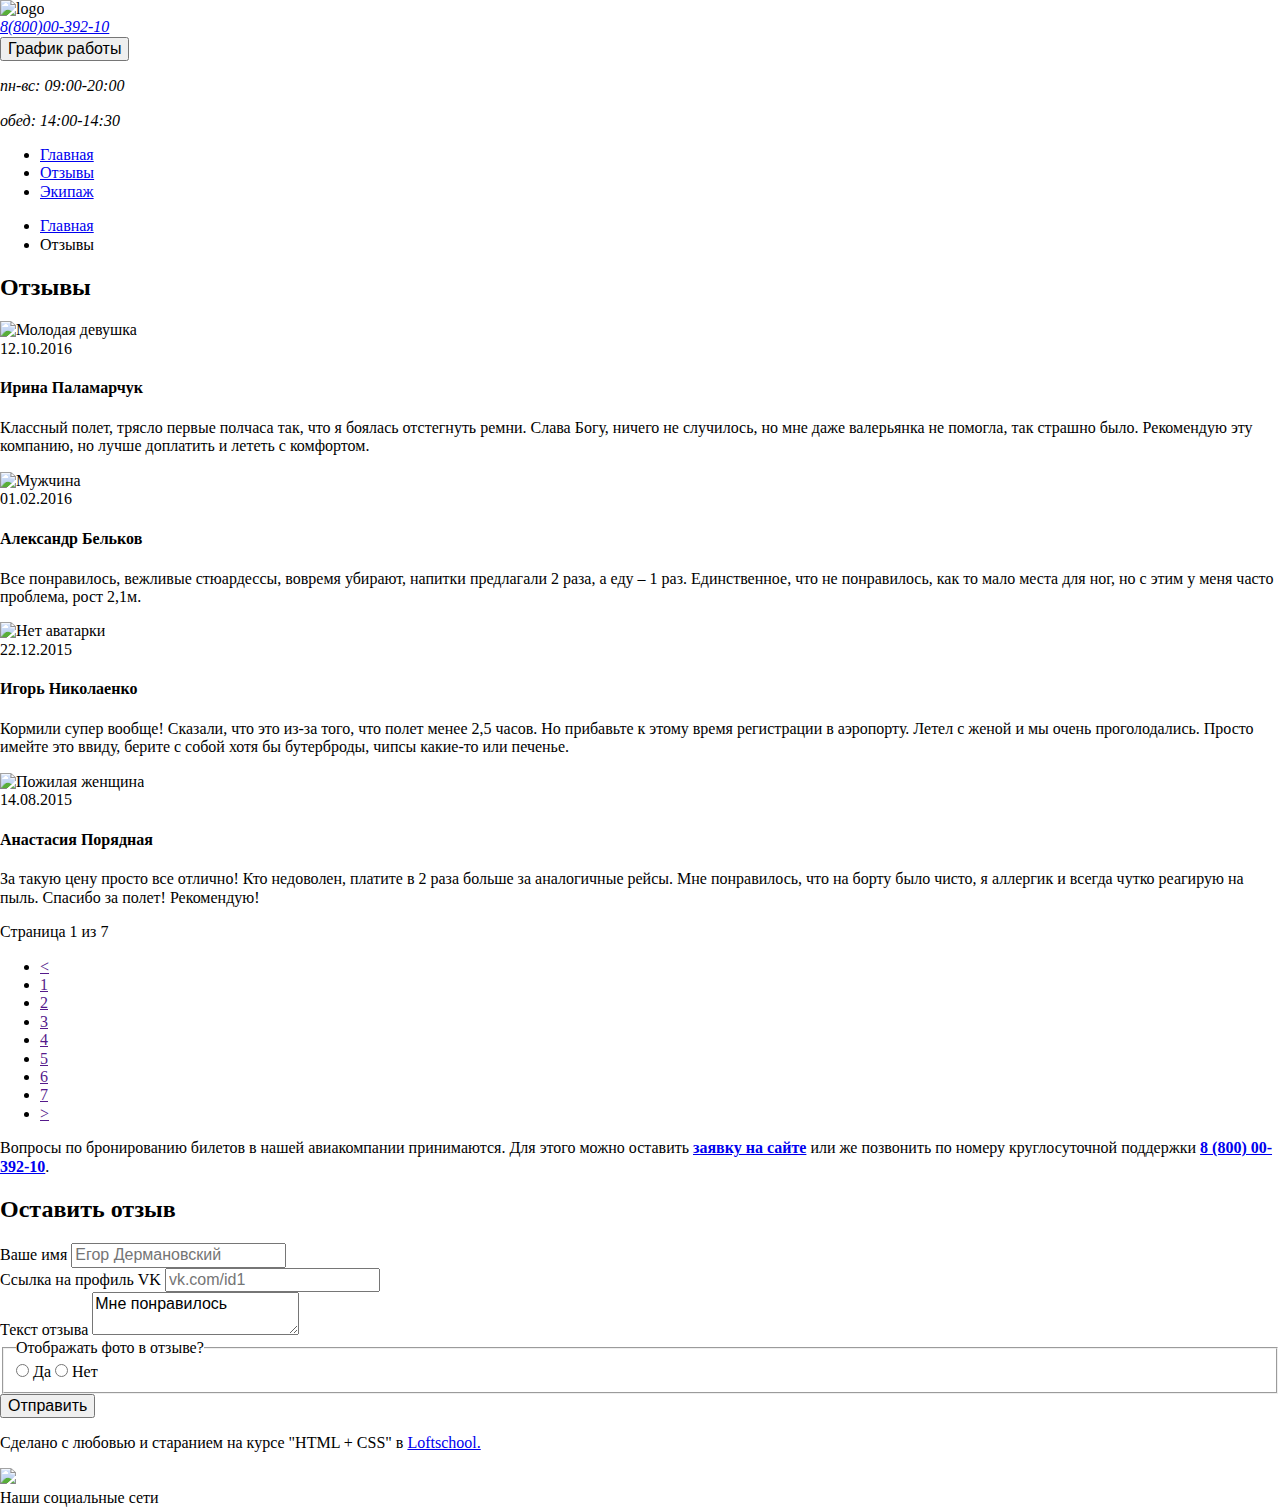
==== comments.html @ 4e80dab5 "Update comments.html" ====
<!DOCTYPE html>
<html lang="ru">

<head>
    <title>Отзывы</title>
    <meta charset="utf-8">
    <meta name="viewport" content="width=device-width, initial-scale=1.0">
    <link rel="stylesheet" href="/css/normalize.css">
    <link rel="stylesheet" href="/css/comments.css">

</head>

<body>
    <div class="page">
        <!--header-->
        <header class="header">
            <div class="container header__container">
                <div class="header__col">
                    <img class="logo" src="../image/logo_header.png" alt="logo"></img>
                </div>
                <div class="header__col header__col--align-right">
                    <address class="contacts">
                        <a href="tel:+78000039210" class="contacts__phone">
                            8(800)00-392-10
                        </a>
                        <div class="contacts__forshure">
                            <button class="contacts__forshure-button">График работы</button>
                            <div class="contacts__forshure-panel">
                                <p class="contacts__forshure-text">пн-вс: 09:00-20:00</p>
                                <p class="contacts__forshure-text">обед: 14:00-14:30</p>
                            </div>
                        </div>
                    </address>
                </div>

            </div>
        </header>
        <!--navigation-->
        <div class="content">

            <aside class="navigation">
                <ul class="navigation__list">
                    <li class="navigation__item">
                        <a href="#" class="navigation__link">Главная</a>
                    </li>
                    <li class="navigation__item">
                        <a href="#" class="navigation__link">Отзывы</a>
                    </li>
                    <li class="navigation__item">
                        <a href="#" class="navigation__link">Экипаж</a>
                    </li>
                </ul>
            </aside>

            <div class="main">
                <ul class="breadcrumbs">
                    <li class="breadcrumbs__item">
                        <a href="main.html" class="breadcrumbs__link">Главная </a>
                    </li>
                    <li class="breadcrumbs__item">
                        <a class="breadcrumbs__link">Отзывы</a>
                    </li>
                </ul>

                <section class="feedback">
                    <h2 class="section-title">Отзывы</h2>
                    <div class="reviews">
                        <div class="reviews__list">
                            <div class="reviews__image">
                                <img src="/image/girl.png" alt="Молодая девушка">
                            </div>
                            <div class="reviews__content">
                                <div class="reviews__data">
                                    12.10.2016
                                </div>
                                <div class="reviews__text">
                                    <h4 class="reviews__headline">Ирина Паламарчук</h4>
                                    <p class="reviews__text">
                                        Классный полет, трясло первые полчаса так, что я боялась отстегнуть ремни. Слава
                                        Богу, ничего не случилось, но мне даже валерьянка не помогла, так страшно было.
                                        Рекомендую эту компанию, но лучше доплатить и лететь с комфортом.
                                    </p>
                                </div>

                            </div>
                        </div>
                        <div class="reviews__list">
                            <div class="reviews__image">
                                <img src="/image/man.png" alt="Мужчина">
                            </div>
                            <div class="reviews__content">
                                <div class="reviews__data">
                                    01.02.2016
                                </div>
                                <div class="reviews__text">
                                    <h4 class="reviews__headline">Александр Бельков</h4>
                                    <p class="reviews__text">
                                        Все понравилось, вежливые стюардессы, вовремя убирают, напитки предлагали 2
                                        раза, а еду – 1 раз. Единственное, что не понравилось, как то мало места для
                                        ног, но с этим у меня часто проблема, рост 2,1м.
                                    </p>
                                </div>

                            </div>
                        </div>
                        <div class="reviews__list">
                            <div class="reviews__image">
                                <img src="/image/smartobject.png" alt="Нет аватарки">
                            </div>
                            <div class="reviews__content">
                                <div class="reviews__data">
                                    22.12.2015
                                </div>
                                <div class="reviews__text">
                                    <h4 class="reviews__headline">Игорь Николаенко</h4>
                                    <p class="reviews__text">
                                        Кормили супер вообще! Сказали, что это из-за того, что полет менее 2,5 часов. Но
                                        прибавьте к этому время регистрации в аэропорту. Летел с женой и мы очень
                                        проголодались. Просто имейте это ввиду, берите с собой хотя бы бутерброды, чипсы
                                        какие-то или печенье.
                                    </p>
                                </div>

                            </div>
                        </div>
                        <div class="reviews__list">
                            <div class="reviews__image">
                                <img src="/image/ba.png" alt="Пожилая женщина">
                            </div>
                            <div class="reviews__content">
                                <div class="reviews__data">
                                    14.08.2015
                                </div>
                                <div class="reviews__text">
                                    <h4 class="reviews__headline">Анастасия Порядная</h4>
                                    <p class="reviews__text">
                                        За такую цену просто все отлично! Кто недоволен, платите в 2 раза больше за
                                        аналогичные рейсы. Мне понравилось, что на борту было чисто, я аллергик и всегда
                                        чутко реагирую на пыль. Спасибо за полет! Рекомендую!
                                    </p>
                                </div>

                            </div>
                        </div>
                    </div>
                    <div class="pagination">
                        <p class="pagination__paragraph">Страница 1 из 7</p>
                        <ul class="pagination__list">
                            <li class="pagination__item">
                                <a class="pagination__link" href="">&lt;</a>
                            </li>
                            <li class="pagination__item">
                                <a class="pagination__link  pagination__link--active" href="">1</a>
                            </li>
                            <li class="pagination__item">
                                <a class="pagination__link" href="">2</a>
                            </li>
                            <li class="pagination__item">
                                <a class="pagination__link" href="">3</a>
                            </li>
                            <li class="pagination__item">
                                <a class="pagination__link" href="">4</a>
                            </li>
                            <li class="pagination__item">
                                <a class="pagination__link" href="">5</a>
                            </li>
                            <li class="pagination__item">
                                <a class="pagination__link" href="">6</a>
                            </li>
                            <li class="pagination__item">
                                <a class="pagination__link" href="">7</a>
                            </li>
                            <li class="pagination__item">
                                <a class="pagination__link" href="">&gt;</a>
                            </li>
                        </ul>
                    </div>

                </section>
            </div>
        </div>
        <div class="booking">
            <div class="container">
                Вопросы по бронированию билетов в нашей авиакомпании принимаются.
                Для этого можно оставить <a href="#"><b>заявку на сайте</b></a>
                или же позвонить по номеру круглосуточной поддержки <b><a href="tel:+78000039210">8 (800)
                        00-392-10</a></b>.
            </div>
        </div>
        <section class="container">
            <form class="form" action="#" method="POST">
                <h2 class="section-title">Оставить отзыв</h2>
                <div class="form__row form__group">
                    <div class="form__column">
                        <label class="form__label" for="name">Ваше имя</label>
                        <input id="name" type="text" name="name" placeholder="Егор Дермановский" class="form__control">
                    </div>
                    <div class="form__column">
                        <label class="form__label" for="vk">Ссылка на профиль VK</label>
                        <input id="vk" type="text" name="vk" placeholder="vk.com/id1" class="form__control">
                    </div>
                </div>
                <div class="form__group">
                    <label for="comment" class="form__label">Текст отзыва</label>
                    <textarea id="comment" name="comment" class="form__control">Мне понравилось</textarea>
                </div>
                <div class="form__row">
                    <div class="form__column">
                        <fieldset class="form__fieldset">
                            <legend class="form__legend">Отображать фото в отзыве?</legend>

                            <input id="photo" type="radio" name="photo" class="form__radio" value="Yes">
                            <label for="photo" class="form__label">Да</label>
                            <input id="photo" type="radio" name="photo" class="form__radio" value="No">
                            <label for="photo" class="form__label">Нет</label>
                        </fieldset>
                        <div class="form__button form__column--right">
                            <button class="form__submit" type="submit">Отправить</button>
                        </div>
                    </div>
                </div>
            </form>
        </section>
        <footer class="footer">
            <div class="footer__container">
                <div class="footer__text">
                    <p class="footer__copyright">Сделано с любовью и старанием на курсе "HTML + CSS" в <a
                            href="#">Loftschool.</a></p>
                </div>
                <div class="footer__logo">
                    <img class="logo" src="../image/Vector Smart Object.png">
                </div>
                <div class="footer__social">
                    <div class="social">
                        <div class="social__headline">Наши социальные сети</div>
                        <!--Не получилось с помощью списка-->
                        <div class="footer__list">
                            <a href="#" class="social-vk socials"></a>
                        </div>
                        <div class="footer__list">
                            <a href="#" class="social-fb socials"></a>
                        </div>
                        <div class="footer__list">
                            <a href="#" class="social-google socials"></a>
                        </div>
                        <div class="footer__list">
                            <a href="#" class="social-twitter socials "></a>
                        </div>

                    </div>
                </div>
            </div>
        </footer>


    </div>
</body>

</html>
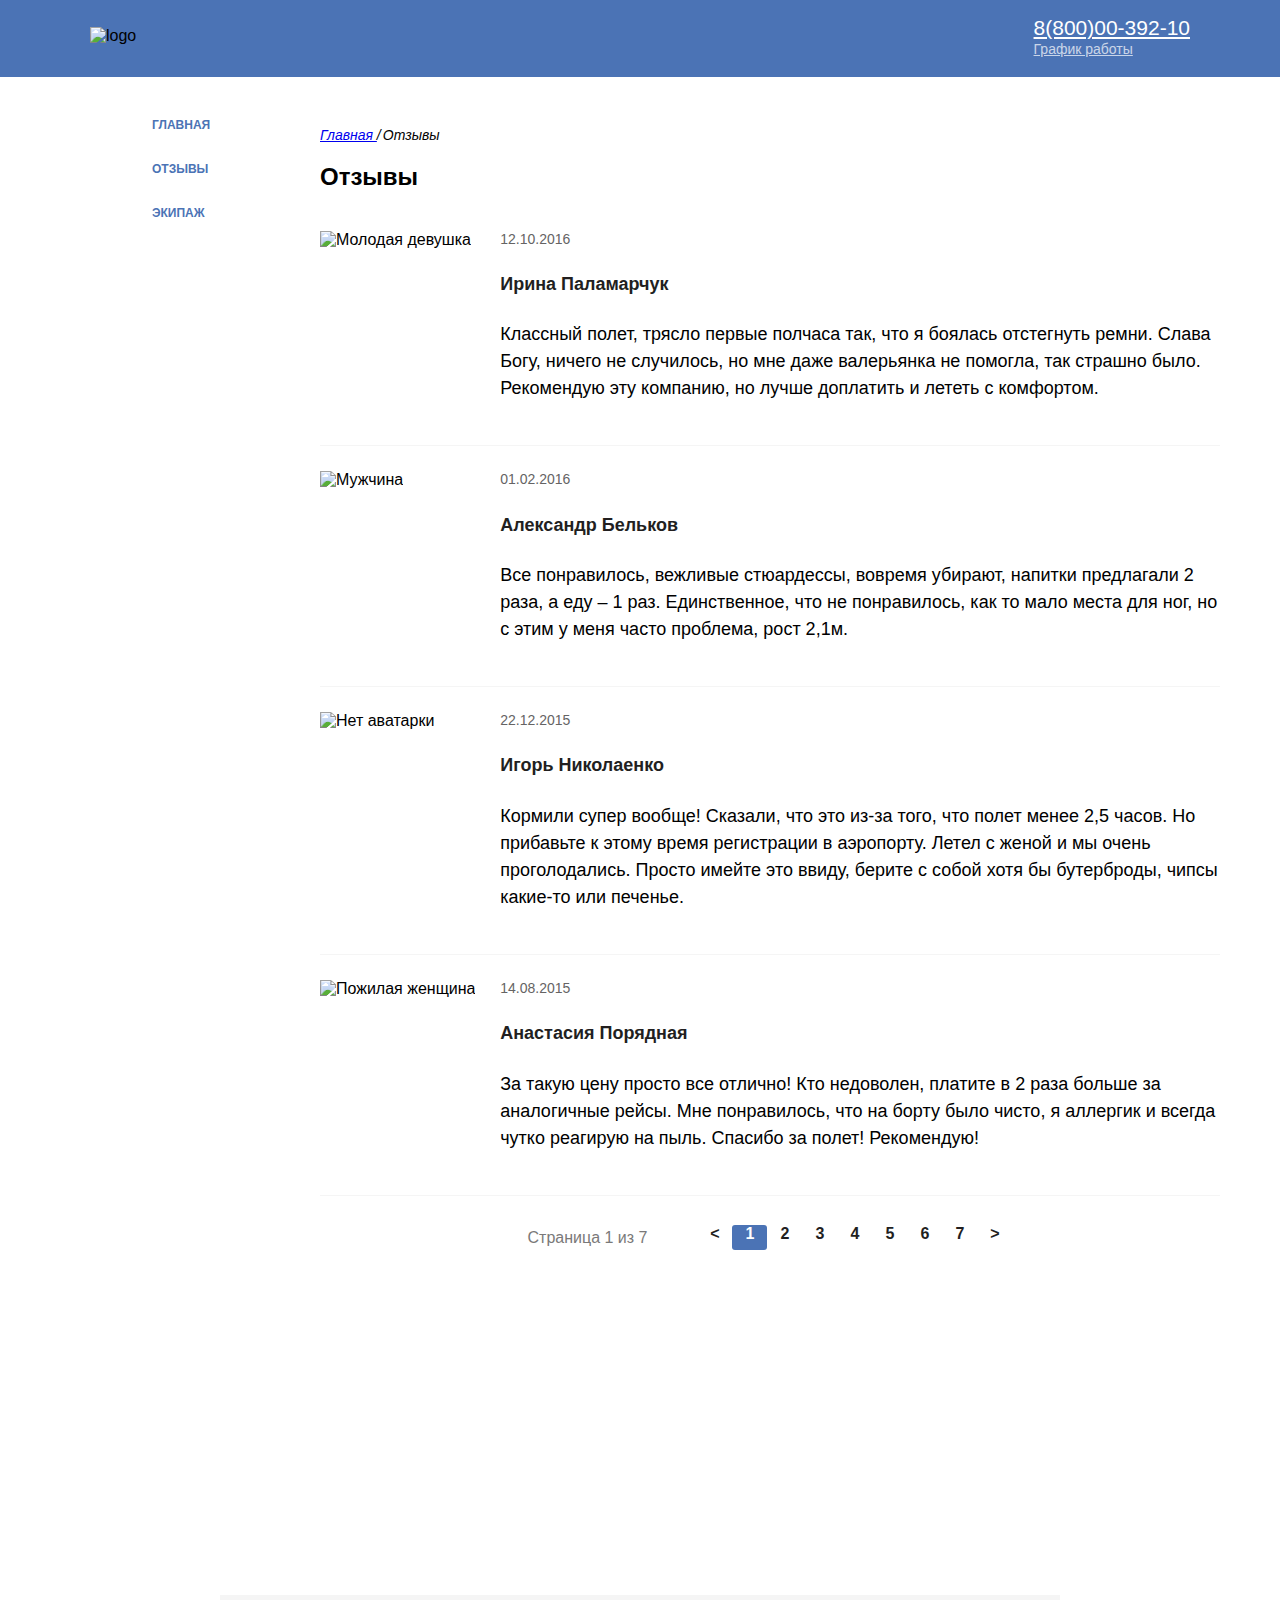
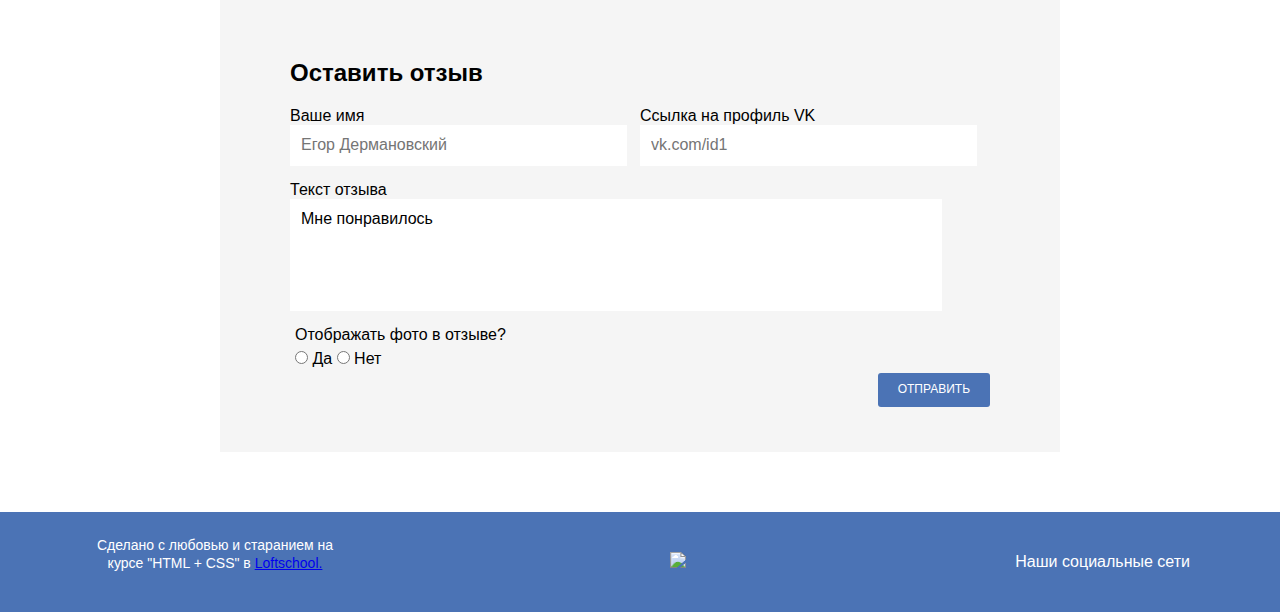
==== commit 3619207c: "6" ====
--- a/comments.html
+++ b/comments.html
@@ -41,7 +41,7 @@
             <aside class="navigation">
                 <ul class="navigation__list">
                     <li class="navigation__item">
-                        <a href="#" class="navigation__link">Главная</a>
+                        <a href="main.html" class="navigation__link">Главная</a>
                     </li>
                     <li class="navigation__item">
                         <a href="#" class="navigation__link">Отзывы</a>
@@ -222,7 +222,7 @@
             </form>
         </section>
         <footer class="footer">
-            <div class="footer__container">
+            <div class="container">
                 <div class="footer__text">
                     <p class="footer__copyright">Сделано с любовью и старанием на курсе "HTML + CSS" в <a
                             href="#">Loftschool.</a></p>
--- a/css/comments.css
+++ b/css/comments.css
@@ -0,0 +1,388 @@
+.page {
+    position: relative;
+    min-height: 100%;
+}
+
+.main {
+    padding-bottom: 90px;
+}
+
+body {
+    font-family: 'Open Sans', Arial, Helvetica, sans-serif;
+    margin: 0;
+}
+
+.header {
+    background-color: #4b73b5;
+    padding: 9px 0 13px 0;
+    
+}
+
+
+
+.container-3 {
+    width: 900px;
+    margin: 0 auto 60px auto;
+}
+
+.header__container {
+    display: flex;
+    position: relative;
+    height: 55px;
+}
+
+.container {
+    width: 1100px;
+    margin: 0 auto;
+}
+
+.header__col {
+    flex: 1;
+    display: flex;
+    align-items: center;
+}
+
+.header__col--align-right {
+    justify-content: flex-end;
+}
+
+.contacts__phone {
+
+    font-size: 21px;
+    font-style: normal;
+    color: rgb(255, 255, 255);
+}
+
+.contacts__forshure {
+    font-size: 14px;
+    color: #fff;
+    
+}
+
+.contacts__forshure-button {
+    display: inline-block;
+    vertical-align: top;
+    padding: 0;
+    border: 0;
+    opacity: .7;
+    color: inherit;
+    font-size: 14px;
+    background: none;
+    text-decoration: underline;
+    transition: opacity .3s;
+    cursor: pointer;
+}
+
+.contacts__forshure-button:hover {
+    opacity: 1;
+}
+
+.contacts__forshure-panel {
+    display: none;
+    position: absolute;
+
+    z-index: 1;
+    padding: 15px 20px;
+    border-radius: 3px;
+
+}
+
+.content {
+    display: flex;
+    width: 1100px;
+    margin: 0 auto;
+    padding: 0 20px;
+}
+.navigation {
+    flex-grow: 2;
+    width: 200px;
+    margin: 10px;
+    min-width: 160px;
+    margin-right: 20px;
+    flex-shrink: 0;
+}
+.main {
+    flex-grow: 3;
+    width: 900px;
+    
+    
+    
+}
+
+
+
+.navigation__list {
+
+    margin-top: 28px;
+    margin-left: 15px;
+    margin-bottom: 0;
+    padding: 0;
+    list-style: none;
+    width: 182px;
+
+
+}
+
+.navigation__item {
+
+    margin-bottom: 20px;
+
+}
+
+.navigation__link {
+    color: #4b73b5;
+    font-weight: bold;
+    display: block;
+    font-size: 12px;
+    font-weight: bold;
+    text-transform: uppercase;
+    text-decoration: none;
+    margin: 0;
+    padding: 2px 0 2px 37px;
+    width: 110px;
+    height: 20px;
+    line-height: 16px;
+    position: relative;
+    transition: .3s;
+}
+
+.breadcrumbs {
+    display: flex;
+    margin: 0;
+    padding: 0;
+    font-size: 14px;
+    font-style: italic;
+    list-style-type: none;
+    margin-top: 50px;
+}
+
+.breadcrumbs__item:not(:last-child)::after{
+    content: " / ";
+    margin-right: 2px;
+}
+.breadcrumnbs__link:hover {
+    color: #4b73b5;
+}
+
+.feedback {
+    margin-bottom: 45px;
+}
+
+.reviews {
+    margin: -15px 0 13px;
+    padding-top: 10px;
+    list-style-type: none;
+}
+
+.reviews__list {
+    
+    align-content: center;
+    border-bottom: 1px solid rgb(245, 245, 245);
+    display: flex;
+    align-items: flex-start;
+    padding: 25px 0;
+
+
+}
+
+.reviews__image {
+    width: 184px;
+}
+
+.reviews__content {
+    width: 735px;
+
+}
+
+.reviews__data {
+    font-size: 14px;
+    color: #656464;
+    text-align: left;
+    font-weight: lighter;
+}
+
+.reviews__headline {
+    font-weight: bold;
+    font-size: 18px;
+    color: #221f1f;
+}
+
+.reviews__text {
+    font-size: 18px;
+    font-weight: lighter;
+    line-height: 1.5;
+}
+
+.pagination {
+    display: flex;
+    justify-content: center;
+    align-items: center;
+    margin-bottom: 20px;
+}
+
+.pagination__paragraph {
+    margin-right: 10px;
+    color: #7a7979;
+
+}
+
+.pagination__list {
+    display: flex;
+    align-items: center;
+    list-style-type: none;
+}
+
+.pagination__list:first-child {
+    margin-right: 5px;
+}
+
+.pagination__link {
+    display: inline-block;
+    min-width: 25px;
+    min-height: 25px;
+    padding: 0 5px;
+    color: #221f1f;
+    text-decoration: none;
+    border-radius: 3px;
+    text-align: center;
+    font-weight: bold;
+}
+
+.pagination__link--active {
+    background-color: #4b73b5;
+    color: #fff;
+}
+
+.pagination__link:not(.pagination__link--active):hover {
+    background-color: #4b73b5;
+    color: #fff;
+}
+
+.booking {
+    margin-bottom: 58px;
+    display: flex;
+    justify-content: center;
+    background-image: url(../image/Rectangle\ 1.png);
+    padding-top: 40px;
+    padding-bottom: 40px;
+    background-position: center;
+    background-repeat: no-repeat;
+    background-size: cover;
+    color: #fff;
+    
+}
+
+.booking a {
+    color: inherit;
+}
+
+.booking .container {
+    max-width: 630px;
+}
+
+.form {
+    width: 100%;
+    max-width: 700px;
+    margin: 0 auto 60px;
+    padding: 45px 70px;
+    background-color: #f5f5f5;
+}
+
+.form__row {
+    display: flex;
+    align-items: center;
+}
+
+.form__column {
+    flex-grow: 1;
+}
+
+.form__column--right {
+    text-align: right;
+}
+
+.form__group {
+    margin-bottom: 15px;
+}
+
+textarea.form__control {
+    resize: none;
+    min-height: 90px;
+}
+
+.form__label .form__legend {
+    font-size: 14px;
+}
+.form__control {
+    display: block;
+    width: 90%;
+    border: 1px solid transparent;
+    
+    background: #fff;
+    padding: 10px;
+}
+
+.form__fieldset {
+    margin: 0;
+    padding: 5px;
+    border: 0;
+}
+
+.form__submit {
+    padding: 10px  20px;
+    border-radius: 3px;
+    border: 0;
+    color: #fff;
+    background-color: #4b73b5;
+    background-size: 15px;
+    font-size: 12px;
+    text-transform: uppercase;
+    cursor: pointer;
+    text-align:center;
+}
+
+.form__submit:hover {
+    background-color: #fff;
+    color: #4b73b5; 
+}
+
+.footer {
+    padding-top: 10px;
+    padding-bottom: 10px;
+    color: #fff;
+    background: #4b73b5;
+
+}
+
+.footer__container {
+    width: 1100px;
+    margin: 0 auto;
+    padding: 0 20px;
+
+}
+
+.footer > .container {
+    display: flex;
+    align-items: center;
+    justify-content: space-between;
+}
+.footer__copyright {
+
+    height: 52px;
+    color: white;
+
+    font-size: 14px;
+    color: rgb(255, 255, 255);
+    line-height: 1.286;
+    width: 250px;
+    text-align: center;
+    margin-top: 14px;
+
+
+}
+
+
+.footer__logo {
+    text-align: center;
+    margin: 20px auto;
+}
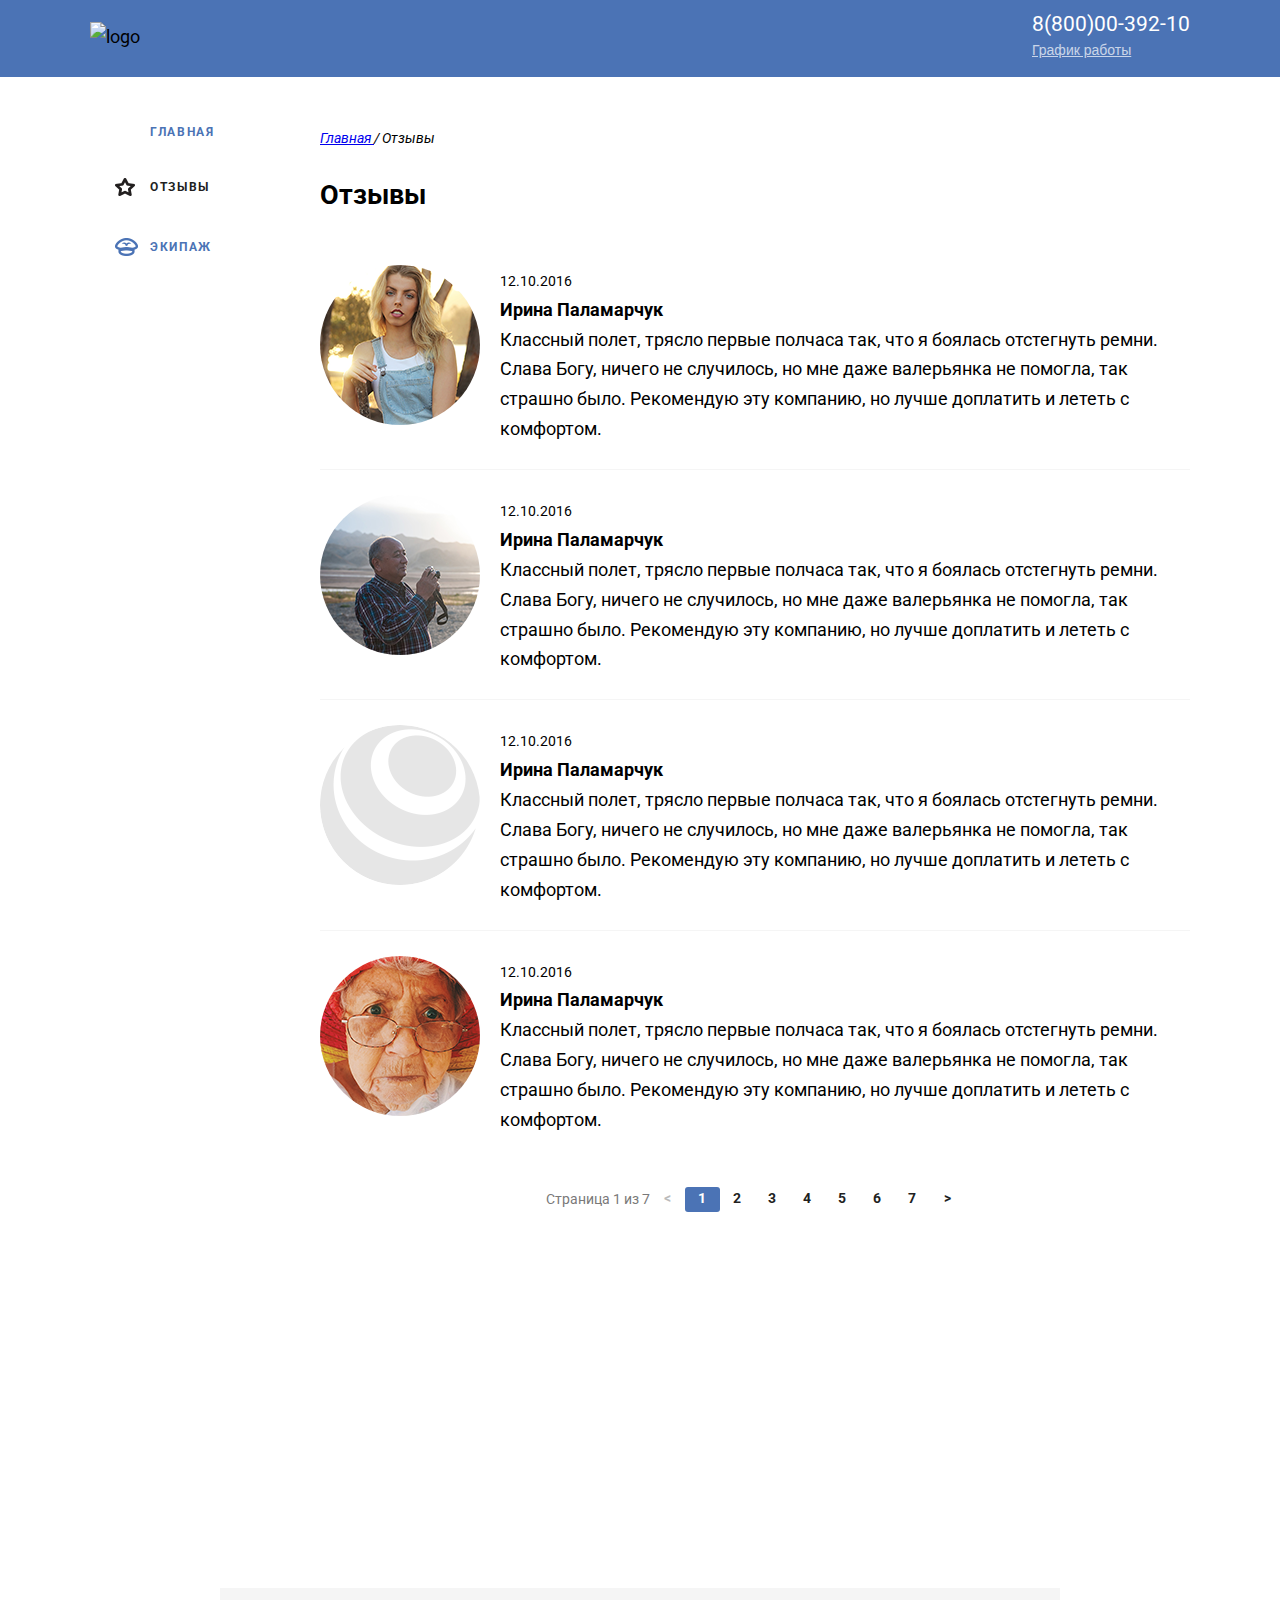
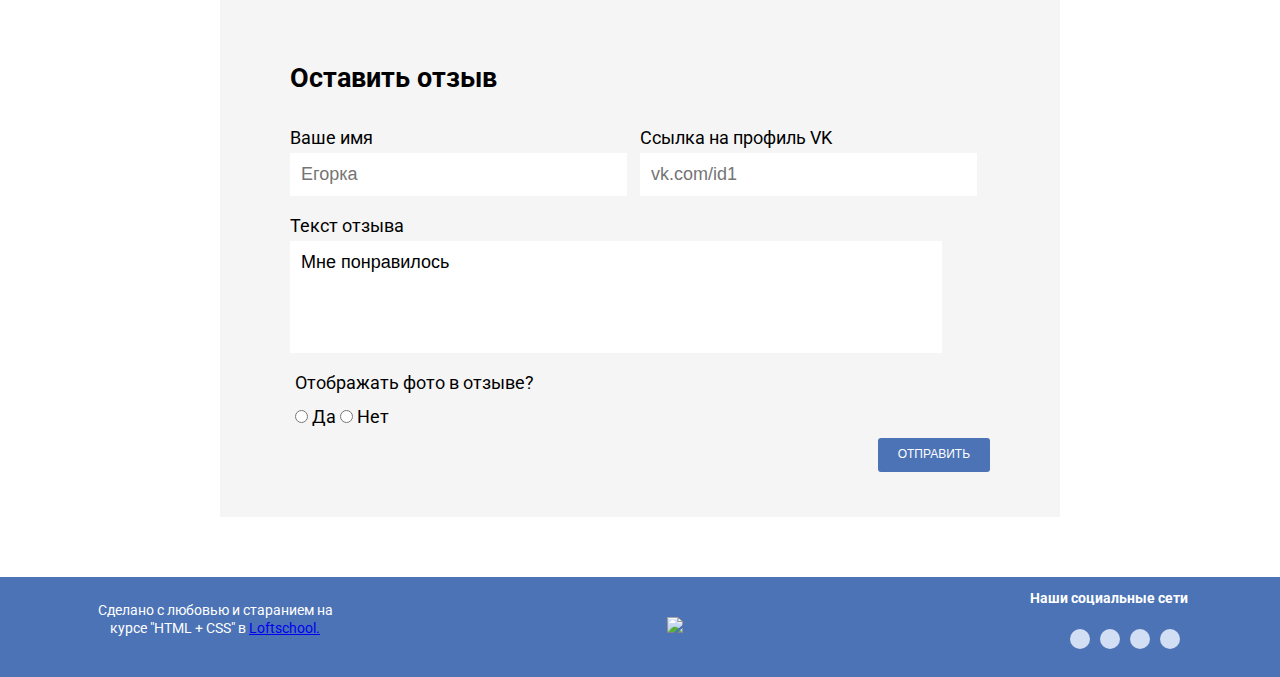
==== commit 06585ad6: "иконки, сделаны списки" ====
--- a/comments.html
+++ b/comments.html
@@ -5,6 +5,8 @@
     <title>Отзывы</title>
     <meta charset="utf-8">
     <meta name="viewport" content="width=device-width, initial-scale=1.0">
+    <link href="https://fonts.googleapis.com/css?family=Roboto:300,300i,700&display=swap&subset=cyrillic"
+        rel="stylesheet">
     <link rel="stylesheet" href="/css/normalize.css">
     <link rel="stylesheet" href="/css/comments.css">
 
@@ -41,13 +43,13 @@
             <aside class="navigation">
                 <ul class="navigation__list">
                     <li class="navigation__item">
-                        <a href="main.html" class="navigation__link">Главная</a>
+                        <a href="main.html" class="navigation__link navigation__link--main">Главная</a>
                     </li>
                     <li class="navigation__item">
-                        <a href="#" class="navigation__link">Отзывы</a>
+                        <p href="#" class="navigation__link navigation__link--reviews">Отзывы</p>
                     </li>
                     <li class="navigation__item">
-                        <a href="#" class="navigation__link">Экипаж</a>
+                        <a href="#" class="navigation__link navigation__link--crew">Экипаж</a>
                     </li>
                 </ul>
             </aside>
@@ -64,90 +66,79 @@
 
                 <section class="feedback">
                     <h2 class="section-title">Отзывы</h2>
-                    <div class="reviews">
-                        <div class="reviews__list">
+                    <ul class="reviews">
+                        <li class="reviews__list">
                             <div class="reviews__image">
                                 <img src="/image/girl.png" alt="Молодая девушка">
                             </div>
                             <div class="reviews__content">
-                                <div class="reviews__data">
-                                    12.10.2016
-                                </div>
-                                <div class="reviews__text">
-                                    <h4 class="reviews__headline">Ирина Паламарчук</h4>
-                                    <p class="reviews__text">
-                                        Классный полет, трясло первые полчаса так, что я боялась отстегнуть ремни. Слава
-                                        Богу, ничего не случилось, но мне даже валерьянка не помогла, так страшно было.
-                                        Рекомендую эту компанию, но лучше доплатить и лететь с комфортом.
-                                    </p>
-                                </div>
-
-                            </div>
-                        </div>
-                        <div class="reviews__list">
+                                <time class="reviews__data">
+                                    12.10.2016
+                                </time>
+                                <h4 class="reviews__headline">Ирина Паламарчук</h4>
+                                <p class="reviews__text">
+                                    Классный полет, трясло первые полчаса так, что я боялась отстегнуть ремни. Слава
+                                    Богу, ничего не случилось, но мне даже валерьянка не помогла, так страшно было.
+                                    Рекомендую эту компанию, но лучше доплатить и лететь с комфортом.
+                                </p>
+
+                            </div>
+                        </li>
+                        <li class="reviews__list">
                             <div class="reviews__image">
                                 <img src="/image/man.png" alt="Мужчина">
                             </div>
                             <div class="reviews__content">
-                                <div class="reviews__data">
-                                    01.02.2016
-                                </div>
-                                <div class="reviews__text">
-                                    <h4 class="reviews__headline">Александр Бельков</h4>
-                                    <p class="reviews__text">
-                                        Все понравилось, вежливые стюардессы, вовремя убирают, напитки предлагали 2
-                                        раза, а еду – 1 раз. Единственное, что не понравилось, как то мало места для
-                                        ног, но с этим у меня часто проблема, рост 2,1м.
-                                    </p>
-                                </div>
-
-                            </div>
-                        </div>
-                        <div class="reviews__list">
-                            <div class="reviews__image">
-                                <img src="/image/smartobject.png" alt="Нет аватарки">
-                            </div>
-                            <div class="reviews__content">
-                                <div class="reviews__data">
-                                    22.12.2015
-                                </div>
-                                <div class="reviews__text">
-                                    <h4 class="reviews__headline">Игорь Николаенко</h4>
-                                    <p class="reviews__text">
-                                        Кормили супер вообще! Сказали, что это из-за того, что полет менее 2,5 часов. Но
-                                        прибавьте к этому время регистрации в аэропорту. Летел с женой и мы очень
-                                        проголодались. Просто имейте это ввиду, берите с собой хотя бы бутерброды, чипсы
-                                        какие-то или печенье.
-                                    </p>
-                                </div>
-
-                            </div>
-                        </div>
-                        <div class="reviews__list">
+                                <time class="reviews__data">
+                                    12.10.2016
+                                </time>
+                                <h4 class="reviews__headline">Ирина Паламарчук</h4>
+                                <p class="reviews__text">
+                                    Классный полет, трясло первые полчаса так, что я боялась отстегнуть ремни. Слава
+                                    Богу, ничего не случилось, но мне даже валерьянка не помогла, так страшно было.
+                                    Рекомендую эту компанию, но лучше доплатить и лететь с комфортом.
+                                </p>
+
+                            </div>
+                        <li class="reviews__list">
+                            <div class="reviews__image reviews__image--nologo">
+                                
+                            </div>
+                            <div class="reviews__content">
+                                <time class="reviews__data">
+                                    12.10.2016
+                                </time>
+                                <h4 class="reviews__headline">Ирина Паламарчук</h4>
+                                <p class="reviews__text">
+                                    Классный полет, трясло первые полчаса так, что я боялась отстегнуть ремни. Слава
+                                    Богу, ничего не случилось, но мне даже валерьянка не помогла, так страшно было.
+                                    Рекомендую эту компанию, но лучше доплатить и лететь с комфортом.
+                                </p>
+
+                            </div>
+                        <li class="reviews__list">
                             <div class="reviews__image">
                                 <img src="/image/ba.png" alt="Пожилая женщина">
                             </div>
                             <div class="reviews__content">
-                                <div class="reviews__data">
-                                    14.08.2015
-                                </div>
-                                <div class="reviews__text">
-                                    <h4 class="reviews__headline">Анастасия Порядная</h4>
-                                    <p class="reviews__text">
-                                        За такую цену просто все отлично! Кто недоволен, платите в 2 раза больше за
-                                        аналогичные рейсы. Мне понравилось, что на борту было чисто, я аллергик и всегда
-                                        чутко реагирую на пыль. Спасибо за полет! Рекомендую!
-                                    </p>
-                                </div>
-
-                            </div>
-                        </div>
-                    </div>
+                                <time class="reviews__data">
+                                    12.10.2016
+                                </time>
+                                <h4 class="reviews__headline">Ирина Паламарчук</h4>
+                                <p class="reviews__text">
+                                    Классный полет, трясло первые полчаса так, что я боялась отстегнуть ремни. Слава
+                                    Богу, ничего не случилось, но мне даже валерьянка не помогла, так страшно было.
+                                    Рекомендую эту компанию, но лучше доплатить и лететь с комфортом.
+                                </p>
+
+                            </div>
+
+                    </ul>
                     <div class="pagination">
                         <p class="pagination__paragraph">Страница 1 из 7</p>
                         <ul class="pagination__list">
                             <li class="pagination__item">
-                                <a class="pagination__link" href="">&lt;</a>
+                                <a class="pagination__link pagination__link--disabled">&lt;</a>
                             </li>
                             <li class="pagination__item">
                                 <a class="pagination__link  pagination__link--active" href="">1</a>
@@ -193,7 +184,7 @@
                 <div class="form__row form__group">
                     <div class="form__column">
                         <label class="form__label" for="name">Ваше имя</label>
-                        <input id="name" type="text" name="name" placeholder="Егор Дермановский" class="form__control">
+                        <input id="name" type="text" name="name" placeholder="Егорка" class="form__control">
                     </div>
                     <div class="form__column">
                         <label class="form__label" for="vk">Ссылка на профиль VK</label>
@@ -232,26 +223,25 @@
                 </div>
                 <div class="footer__social">
                     <div class="social">
-                        <div class="social__headline">Наши социальные сети</div>
-                        <!--Не получилось с помощью списка-->
-                        <div class="footer__list">
-                            <a href="#" class="social-vk socials"></a>
-                        </div>
-                        <div class="footer__list">
-                            <a href="#" class="social-fb socials"></a>
-                        </div>
-                        <div class="footer__list">
-                            <a href="#" class="social-google socials"></a>
-                        </div>
-                        <div class="footer__list">
-                            <a href="#" class="social-twitter socials "></a>
-                        </div>
-
+                        <h4 class="social__headline">Наши социальные сети</h4>
+                        <ul class="social__list">
+                            <li class="social__item">
+                                <a href="#" class="social-vk social__link"></a>
+                            </li>
+                            <li class="social__item">
+                                <a href="#" class="social-fb social__link"></a>
+                            </li>
+                            <li class="social__item">
+                                <a href="#" class="social-google social__link"></a>
+                            </li>
+                            <li class="social__item">
+                                <a href="#" class="social-twitter social__link"></a>
+                            </li>
+                        </ul>
                     </div>
                 </div>
             </div>
         </footer>
-
 
     </div>
 </body>
--- a/css/comments.css
+++ b/css/comments.css
@@ -8,7 +8,7 @@
 }
 
 body {
-    font-family: 'Open Sans', Arial, Helvetica, sans-serif;
+    font: 18px/1.66 "Roboto", sans-serif;;
     margin: 0;
 }
 
@@ -18,13 +18,6 @@
     
 }
 
-
-
-.container-3 {
-    width: 900px;
-    margin: 0 auto 60px auto;
-}
-
 .header__container {
     display: flex;
     position: relative;
@@ -51,6 +44,7 @@
     font-size: 21px;
     font-style: normal;
     color: rgb(255, 255, 255);
+    text-decoration: none;
 }
 
 .contacts__forshure {
@@ -93,6 +87,12 @@
     margin: 0 auto;
     padding: 0 20px;
 }
+
+.main {
+    flex-grow: 3;
+    width: 900px; 
+}
+
 .navigation {
     flex-grow: 2;
     width: 200px;
@@ -101,15 +101,12 @@
     margin-right: 20px;
     flex-shrink: 0;
 }
-.main {
-    flex-grow: 3;
-    width: 900px;
-    
-    
-    
-}
-
-
+
+.main__image {
+    margin-top: 13px;
+    min-height: 299px;
+    box-sizing: border-box;
+}
 
 .navigation__list {
 
@@ -126,24 +123,46 @@
 .navigation__item {
 
     margin-bottom: 20px;
-
+    vertical-align: center;
 }
 
 .navigation__link {
+    display: inline-block;
+    padding: 1px 0 0 35px;
     color: #4b73b5;
-    font-weight: bold;
-    display: block;
     font-size: 12px;
     font-weight: bold;
+    letter-spacing: 1.7px;
+    text-decoration: none;
     text-transform: uppercase;
-    text-decoration: none;
-    margin: 0;
-    padding: 2px 0 2px 37px;
-    width: 110px;
-    height: 20px;
-    line-height: 16px;
-    position: relative;
-    transition: .3s;
+    background-repeat: no-repeat;
+    background-position: left center;   
+}
+
+.navigation__link--main {
+    background-image: url(../icon/plain_blue.png);
+    
+}
+
+.navigation__link--reviews {
+    background-image: url(../icon/feed_icon.png);
+    color: #221f1f;
+}
+
+.navigation__link--crew {
+    background-image: url(../icon/team.png);
+}
+
+
+
+.navigation__link--crew:hover {
+    background-image: url(../icon/team_icon.png);
+    color: black;
+}
+
+.navigation__link--main:hover {
+    background-image: url(../icon/main_icon.png);
+    color: black;
 }
 
 .breadcrumbs {
@@ -169,49 +188,46 @@
 }
 
 .reviews {
-    margin: -15px 0 13px;
+    margin: 0 0 13px;
     padding-top: 10px;
     list-style-type: none;
+    padding: 0;
 }
 
 .reviews__list {
-    
-    align-content: center;
-    border-bottom: 1px solid rgb(245, 245, 245);
-    display: flex;
-    align-items: flex-start;
+    display: flex;
     padding: 25px 0;
-
-
 }
 
 .reviews__image {
-    width: 184px;
-}
-
-.reviews__content {
-    width: 735px;
-
-}
-
+    display: flex;
+    flex-shrink: 0;
+    justify-content: center;
+    width: 160px;
+    height: 160px;
+    margin-right: 20px;
+    border-radius: 80px;
+    overflow: hidden;
+}
+
+.reviews__image--nologo {
+ background-image: url(../image/smartobject.png);
+}
 .reviews__data {
     font-size: 14px;
-    color: #656464;
-    text-align: left;
-    font-weight: lighter;
-}
-
+}
 .reviews__headline {
-    font-weight: bold;
-    font-size: 18px;
-    color: #221f1f;
+    margin: 0;
 }
 
 .reviews__text {
-    font-size: 18px;
-    font-weight: lighter;
-    line-height: 1.5;
-}
+    margin: 0;
+}
+
+.reviews__list:not(:last-child) {
+    border-bottom: 1px solid #f5f5f5;
+}
+
 
 .pagination {
     display: flex;
@@ -221,15 +237,16 @@
 }
 
 .pagination__paragraph {
-    margin-right: 10px;
     color: #7a7979;
-
+    font-size: 14px;
 }
 
 .pagination__list {
     display: flex;
     align-items: center;
     list-style-type: none;
+    font-size: 14px;
+    padding-left: 0;
 }
 
 .pagination__list:first-child {
@@ -254,10 +271,12 @@
 }
 
 .pagination__link:not(.pagination__link--active):hover {
-    background-color: #4b73b5;
-    color: #fff;
-}
-
+    color: #1c5bc4;
+}
+
+.pagination__link--disabled {
+    opacity: .3;
+}
 .booking {
     margin-bottom: 58px;
     display: flex;
@@ -361,11 +380,12 @@
 
 }
 
-.footer > .container {
+.footer>.container {
     display: flex;
     align-items: center;
     justify-content: space-between;
 }
+
 .footer__copyright {
 
     height: 52px;
@@ -386,3 +406,56 @@
     text-align: center;
     margin: 20px auto;
 }
+
+
+.social {
+    margin: 0 0 0 20px;
+}
+
+
+.social__headline {
+    font-size: 14px;
+    color: rgb(255, 255, 255);
+    margin: 0 0 5px;
+}
+
+.social__list {
+    display: flex;
+    list-style-type: none;
+
+}
+
+.social__item {
+    margin-right: 10px;
+}
+
+.social__link {
+    width: 20px;
+    height: 20px;
+    display: block;
+    border-radius: 10px;
+    background-color: #d2def3;
+    background-position: center;
+    background-repeat: no-repeat;
+
+}
+
+.social__link:hover {
+    background-color: #fff;
+}
+
+.social-vk {
+    background-image: url(../icon/vk.png);
+}
+
+.social-fb {
+    background-image: url(../icon/fb.png);
+}
+
+.social-google {
+    background-image: url(../icon/google.png);
+}
+
+.social-twitter {
+    background-image: url(../icon/twitter.png);
+}
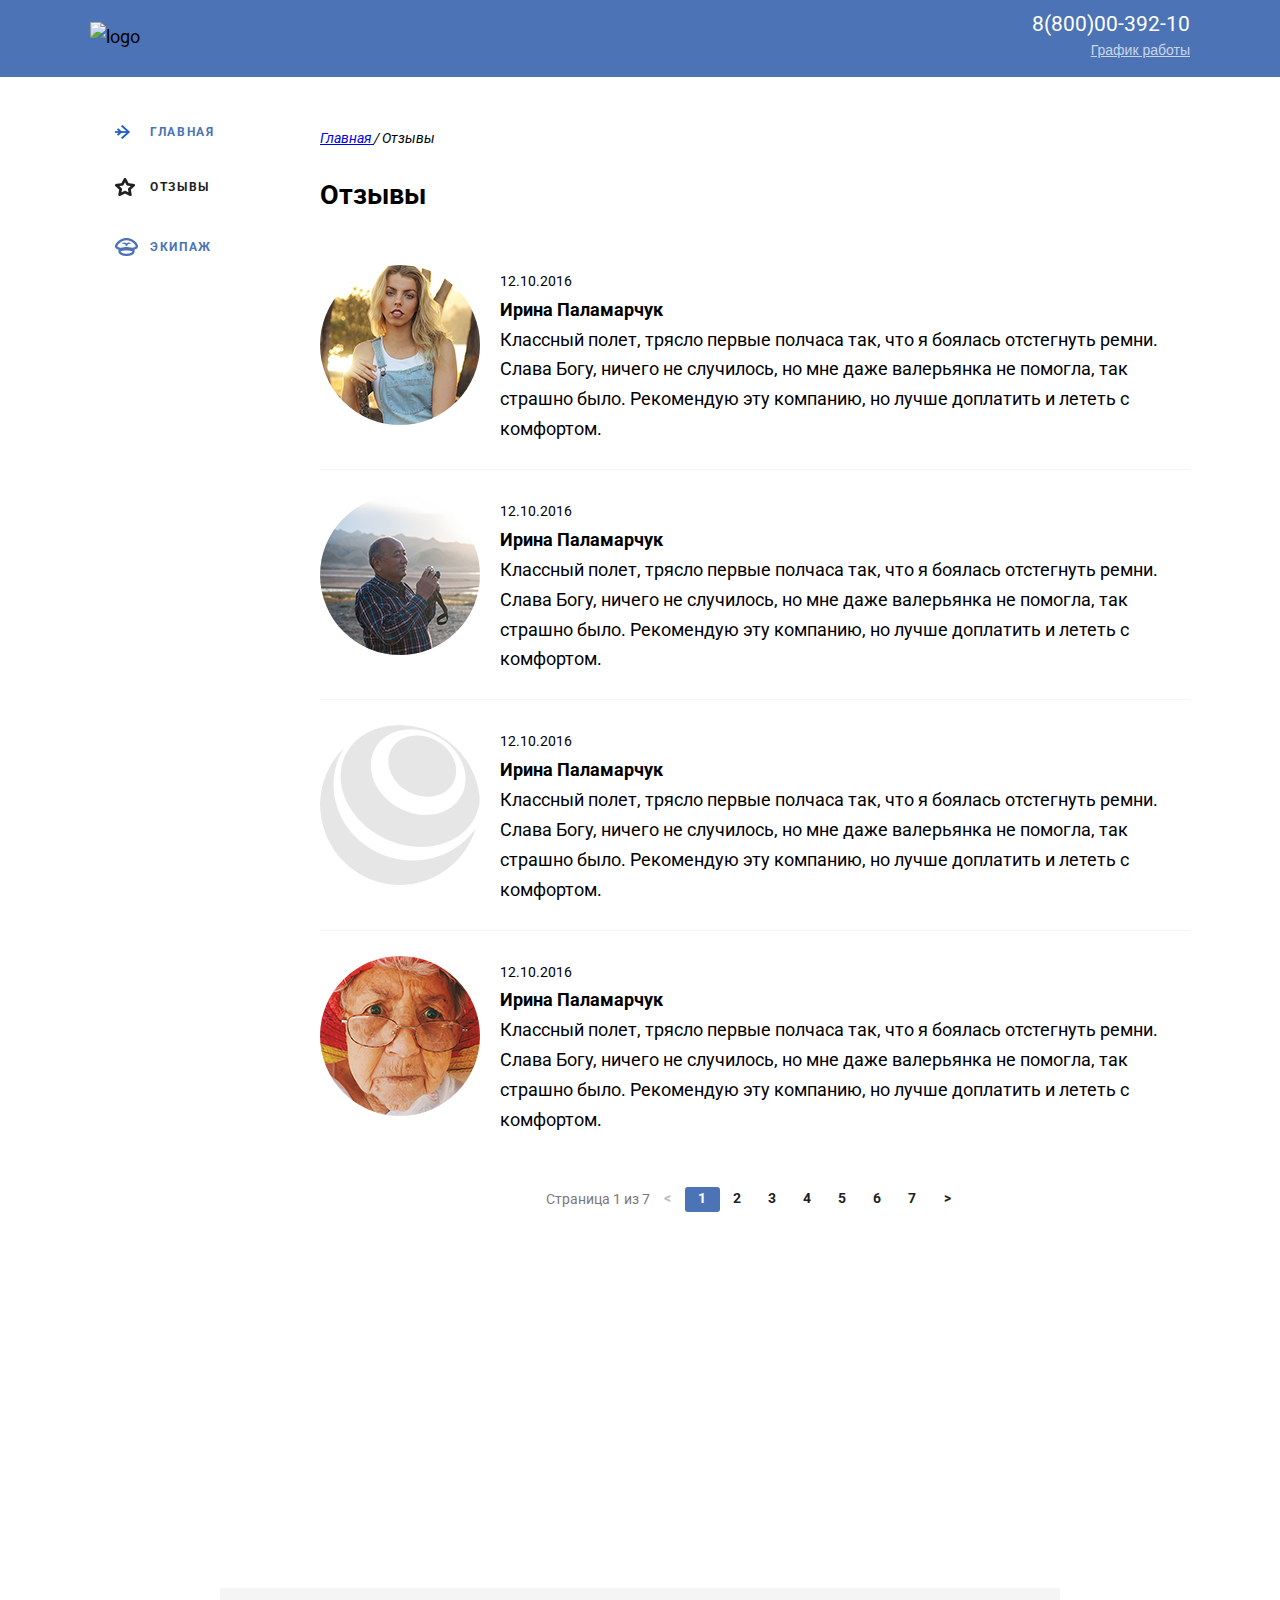
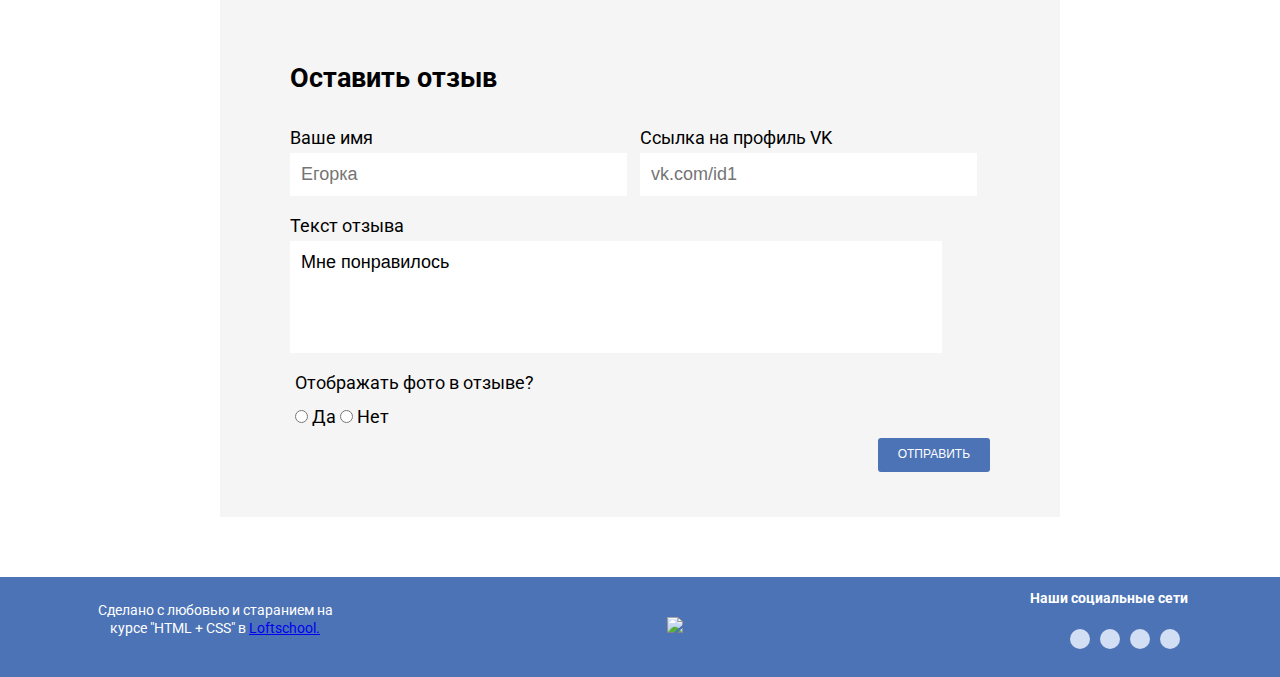
==== commit f3df2d7e: "Сделано выпадающее меню" ====
--- a/comments.html
+++ b/comments.html
@@ -28,7 +28,7 @@
                         <div class="contacts__forshure">
                             <button class="contacts__forshure-button">График работы</button>
                             <div class="contacts__forshure-panel">
-                                <p class="contacts__forshure-text">пн-вс: 09:00-20:00</p>
+                                <p class="contacts__forshure-text contacts__forshure-boldtext">пн-вс: 09:00-20:00</p>
                                 <p class="contacts__forshure-text">обед: 14:00-14:30</p>
                             </div>
                         </div>
--- a/css/comments.css
+++ b/css/comments.css
@@ -50,7 +50,7 @@
 .contacts__forshure {
     font-size: 14px;
     color: #fff;
-    
+    text-align: right;
 }
 
 .contacts__forshure-button {
@@ -65,8 +65,18 @@
     text-decoration: underline;
     transition: opacity .3s;
     cursor: pointer;
-}
-
+    
+}
+
+.contacts__forshure-text {
+    font-style: normal;
+    margin: 0;
+}
+.contacts__forshure-boldtext {
+    color: #4b73b5;
+    font-weight: bold;
+    
+}
 .contacts__forshure-button:hover {
     opacity: 1;
 }
@@ -74,12 +84,30 @@
 .contacts__forshure-panel {
     display: none;
     position: absolute;
-
+    top: calc(100% + 5px);
+    right: 0;
     z-index: 1;
     padding: 15px 20px;
     border-radius: 3px;
-
-}
+    color: #221f1f;
+    font-size: 14px;  
+    text-align: left;
+    background: #fff;
+    box-shadow: 0px 5px 5px 0px rgba(0, 0, 0, .2);
+}
+
+.contacts__forshure-panel::before {
+    content: '';
+    position: absolute;
+    right: -2px;
+    top: -20px;
+    border: 12px solid transparent;
+    border-bottom: 12px solid #fff;
+}
+
+.contacts__forshure-button:hover + .contacts__forshure-panel {
+    display: block;
+} 
 
 .content {
     display: flex;
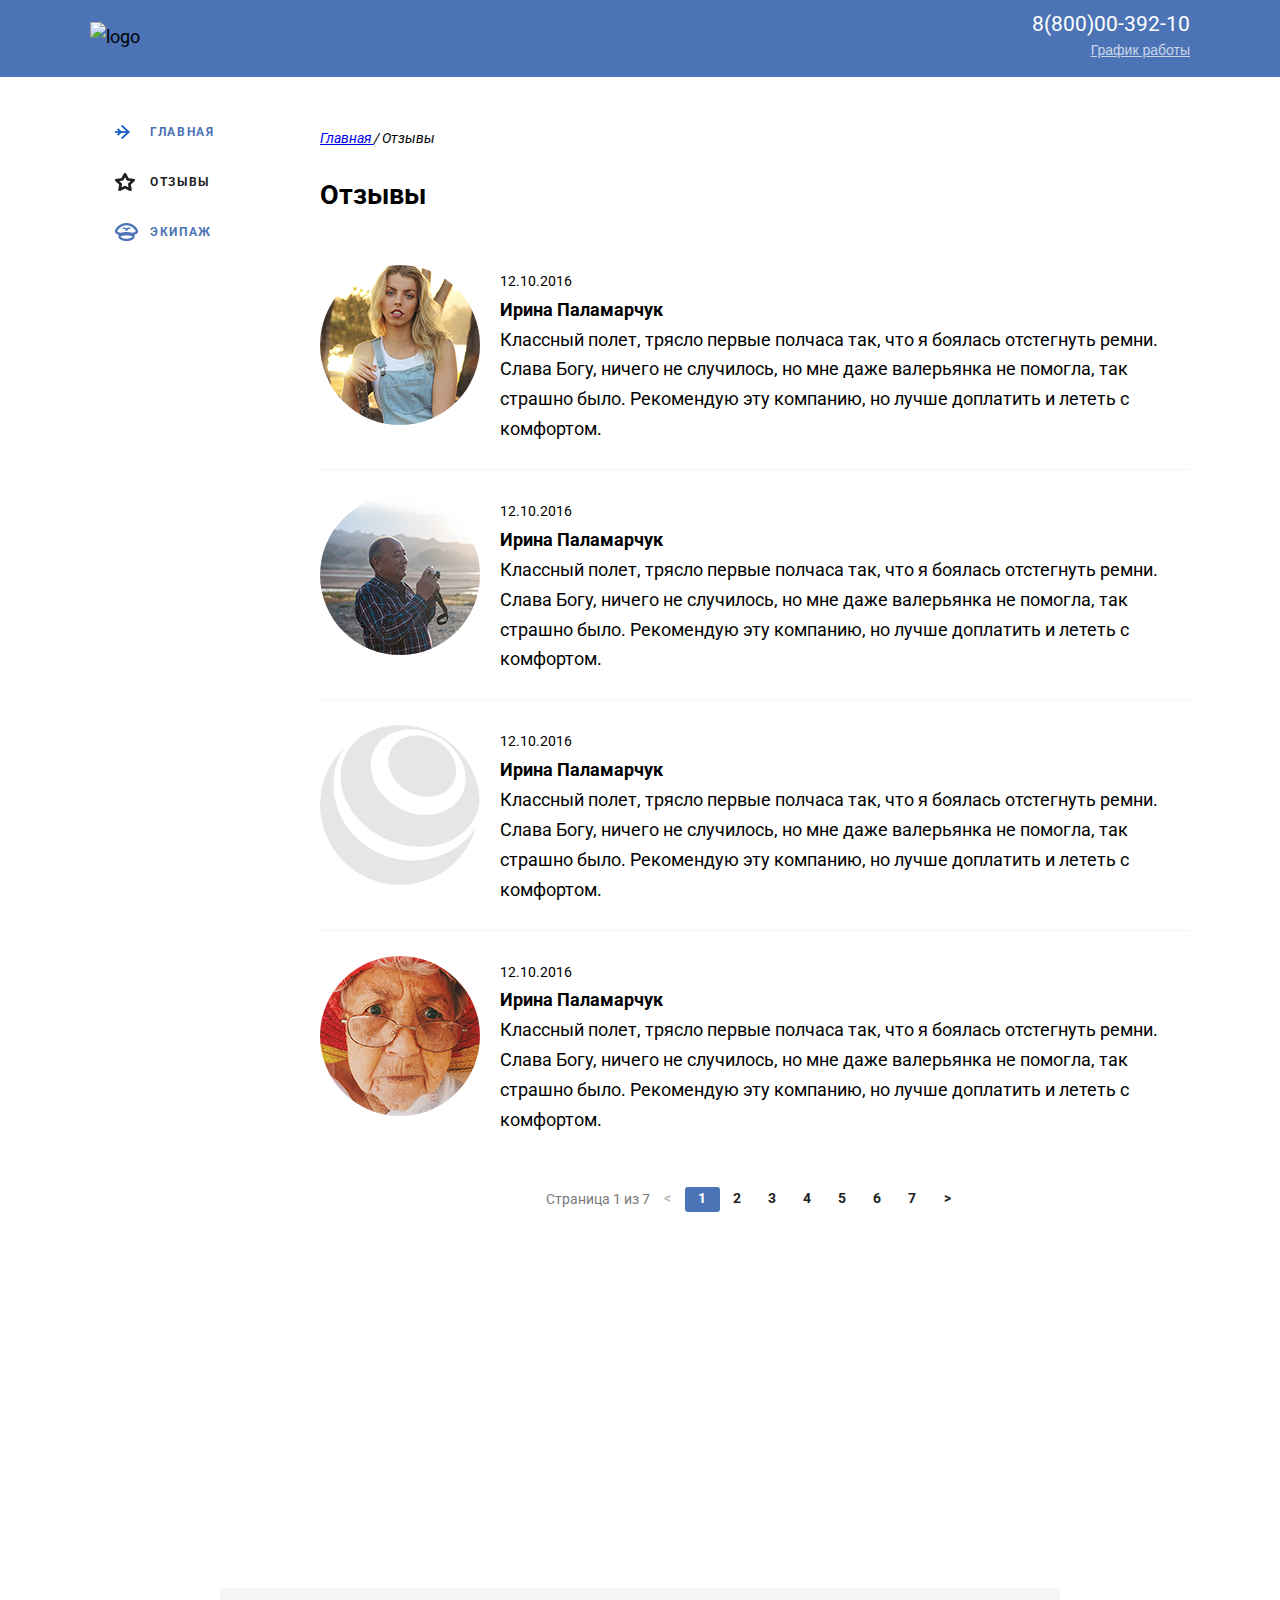
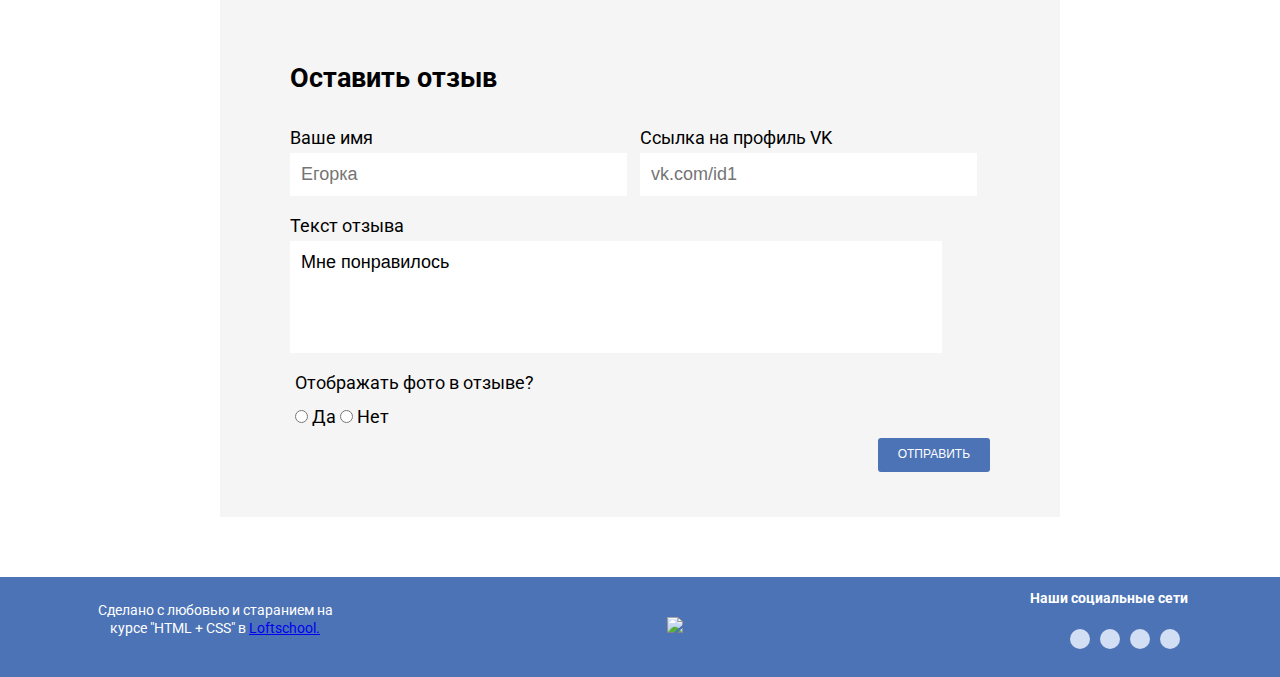
==== commit 5b9d4486: "исправил ссылки" ====
--- a/comments.html
+++ b/comments.html
@@ -46,10 +46,10 @@
                         <a href="main.html" class="navigation__link navigation__link--main">Главная</a>
                     </li>
                     <li class="navigation__item">
-                        <p href="#" class="navigation__link navigation__link--reviews">Отзывы</p>
+                        <a class="navigation__link navigation__link--reviews">Отзывы</a>
                     </li>
                     <li class="navigation__item">
-                        <a href="#" class="navigation__link navigation__link--crew">Экипаж</a>
+                        <a href="team.html" class="navigation__link navigation__link--crew">Экипаж</a>
                     </li>
                 </ul>
             </aside>
